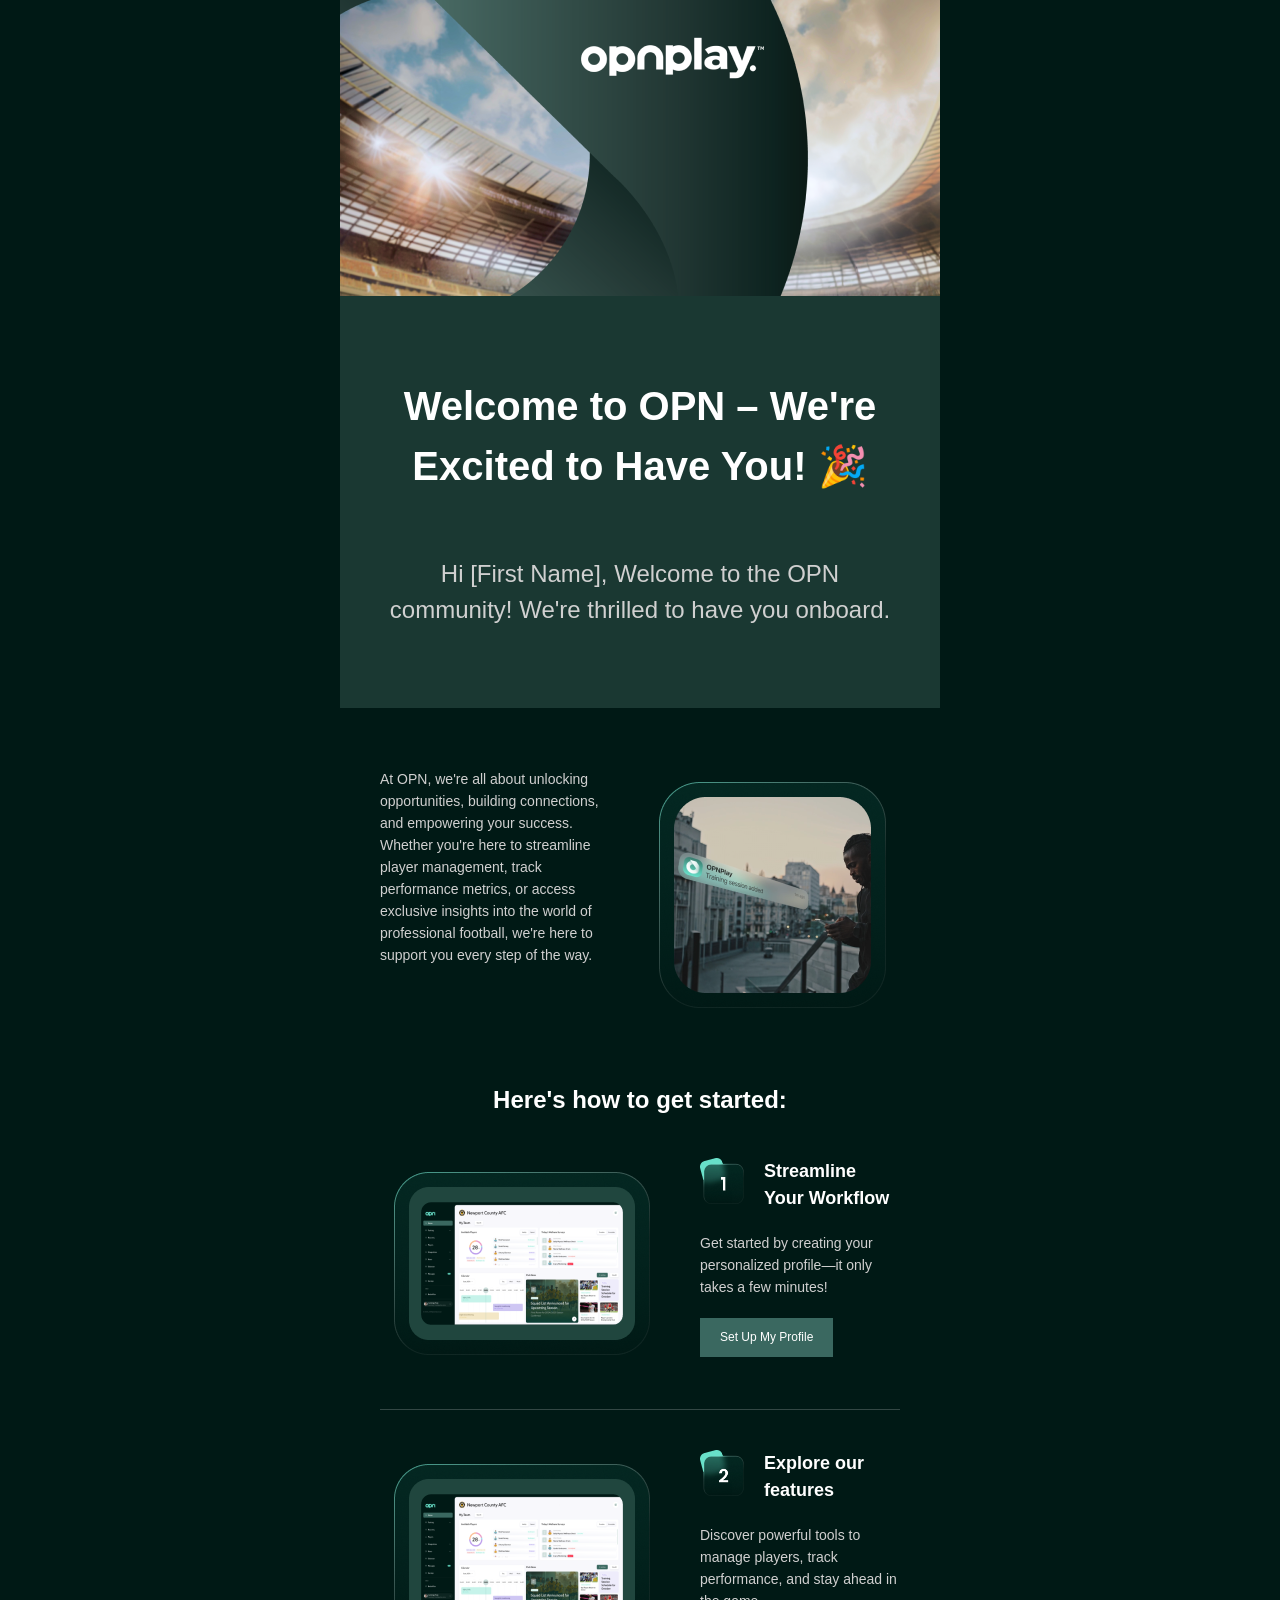
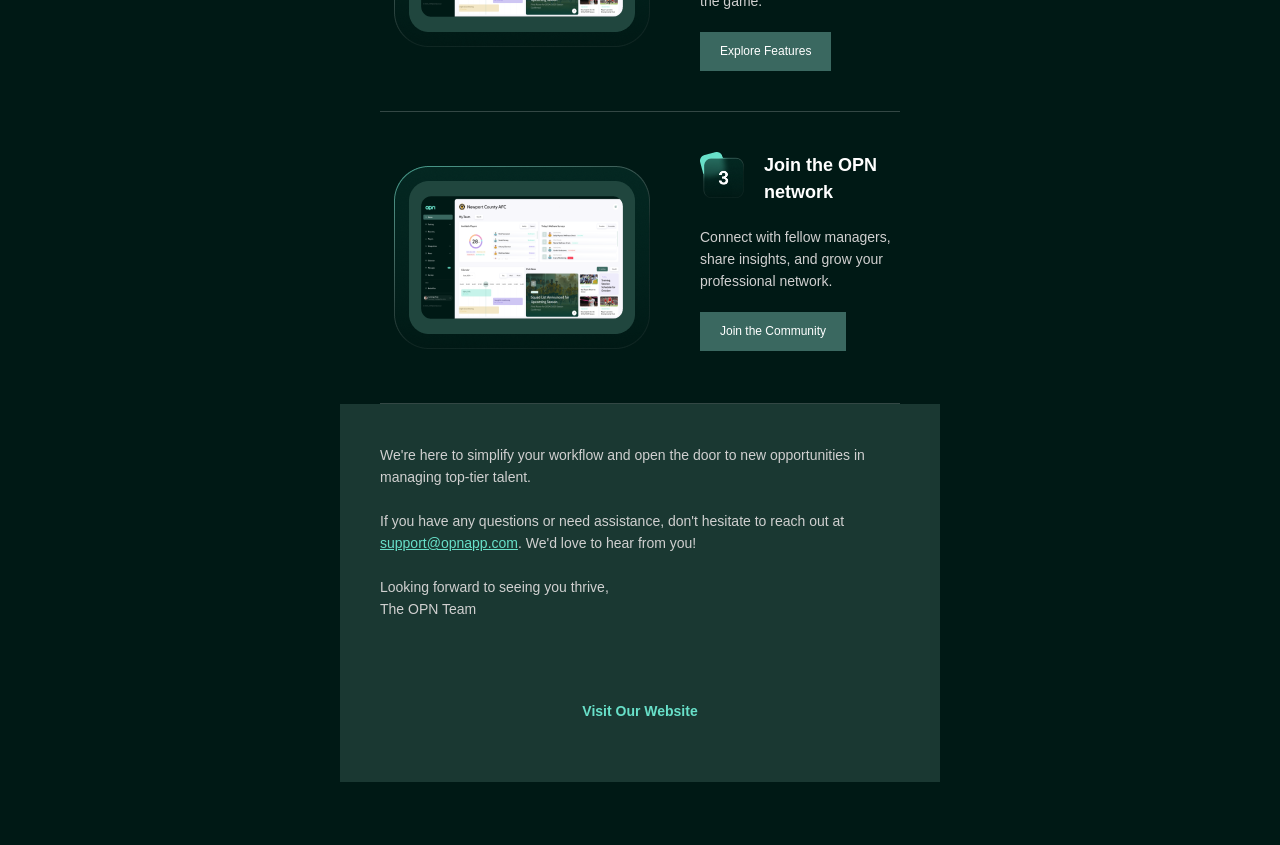
==== email/welcome-email.html @ fe638b59 "Deploy: 2026-01-09 16:04:38" ====
<!DOCTYPE HTML PUBLIC "-//W3C//DTD HTML 4.01 Transitional//EN" "http://www.w3.org/TR/html4/loose.dtd">
<html>
<head>
<meta http-equiv="Content-Type" content="text/html; charset=UTF-8">
<meta name="viewport" content="width=device-width, initial-scale=1.0">
<title>Welcome to OPN</title>
</head>
<body style="margin: 0; padding: 0; background-color: #001915; font-family: Arial, Helvetica, sans-serif;">
<table width="100%" cellpadding="0" cellspacing="0" border="0" bgcolor="#001915">
  <tr>
    <td align="center" style="padding: 0;">
      <table width="600" cellpadding="0" cellspacing="0" border="0" bgcolor="#001915">
        
        <!-- Header Image -->
        <tr>
          <td align="center" style="padding: 0;">
            <img src="images/header.png" alt="OPN Play Logo" width="600" height="296" style="display: block; border: 0;">
          </td>
        </tr>
        
        <!-- Welcome Section -->
        <tr>
          <td align="center" style="padding: 0;">
            <table width="100%" cellpadding="0" cellspacing="0" border="0" bgcolor="#1A3832">
              <tr>
                <td align="center" style="padding: 80px 40px;">
                  <table width="100%" cellpadding="0" cellspacing="0" border="0">
                    <tr>
                      <td align="center" style="padding: 0 0 60px 0;">
                        <table width="100%" cellpadding="0" cellspacing="0" border="0">
                          <tr>
                            <td align="center" style="font-family: Arial, Helvetica, sans-serif; font-size: 40px; font-weight: 600; line-height: 60px; color: #FFFFFF; padding: 0;">
                              Welcome to OPN – We're Excited to Have You! 🎉
                            </td>
                          </tr>
                        </table>
                      </td>
                    </tr>
                    <tr>
                      <td align="center" style="padding: 0;">
                        <table width="100%" cellpadding="0" cellspacing="0" border="0">
                          <tr>
                            <td align="center" style="font-family: Arial, Helvetica, sans-serif; font-size: 24px; font-weight: 400; line-height: 36px; color: #D0D0D0; padding: 0;">
                              Hi [First Name], Welcome to the OPN community! We're thrilled to have you onboard.
                            </td>
                          </tr>
                        </table>
                      </td>
                    </tr>
                  </table>
                </td>
              </tr>
            </table>
          </td>
        </tr>
        
        <!-- Feature Section with Image -->
        <tr>
          <td align="center" style="padding: 0;">
            <table width="100%" cellpadding="0" cellspacing="0" border="0">
              <tr>
                <td align="center" style="padding: 60px 40px;">
                  <table width="100%" cellpadding="0" cellspacing="0" border="0">
                    <tr>
                      <td width="50%" valign="top" style="padding: 0 20px 0 0;">
                        <table width="100%" cellpadding="0" cellspacing="0" border="0">
                          <tr>
                            <td style="font-family: Arial, Helvetica, sans-serif; font-size: 14px; font-weight: 400; line-height: 22px; color: #D0D0D0; padding: 0;">
                              At OPN, we're all about unlocking opportunities, building connections, and empowering your success. Whether you're here to streamline player management, track performance metrics, or access exclusive insights into the world of professional football, we're here to support you every step of the way.
                            </td>
                          </tr>
                        </table>
                      </td>
                      <td width="50%" valign="top" style="padding: 0 0 0 20px;">
                        <table width="100%" cellpadding="0" cellspacing="0" border="0">
                          <tr>
                            <td align="center" style="padding: 14px;">
                              <img src="images/feature-image.png" alt="OPN Features" width="227" height="226" style="display: block; border: 0;">
                            </td>
                          </tr>
                        </table>
                      </td>
                    </tr>
                  </table>
                </td>
              </tr>
            </table>
          </td>
        </tr>
        
        <!-- How to Get Started Title -->
        <tr>
          <td align="center" style="padding: 0 40px 40px 40px;">
            <table width="100%" cellpadding="0" cellspacing="0" border="0">
              <tr>
                <td align="center" style="font-family: Arial, Helvetica, sans-serif; font-size: 24px; font-weight: 600; line-height: 36px; color: #FFFFFF; padding: 0;">
                  Here's how to get started:
                </td>
              </tr>
            </table>
          </td>
        </tr>
        
        <!-- Step 1 -->
        <tr>
          <td align="center" style="padding: 0 40px;">
            <table width="100%" cellpadding="0" cellspacing="0" border="0">
              <tr>
                <td width="256" valign="top" style="padding: 0 36px 0 0;">
                  <table width="100%" cellpadding="0" cellspacing="0" border="0">
                    <tr>
                      <td align="center" style="padding: 14px;">
                        <img src="images/step-image-1.png" alt="Step 1" width="256" height="183" style="display: block; border: 0;">
                      </td>
                    </tr>
                  </table>
                </td>
                <td valign="top" style="padding: 0;">
                  <table width="100%" cellpadding="0" cellspacing="0" border="0">
                    <tr>
                      <td style="padding: 0 0 20px 0;">
                        <table width="100%" cellpadding="0" cellspacing="0" border="0">
                          <tr>
                            <td width="44" valign="top" style="padding: 0 20px 0 0;">
                              <img src="images/badge-1.png" alt="1" width="44" height="46" style="display: block; border: 0;">
                            </td>
                            <td valign="middle" style="padding: 0;">
                              <table width="100%" cellpadding="0" cellspacing="0" border="0">
                                <tr>
                                  <td style="font-family: Arial, Helvetica, sans-serif; font-size: 18px; font-weight: 600; line-height: 27px; color: #FFFFFF; padding: 0;">
                                    Streamline Your Workflow
                                  </td>
                                </tr>
                              </table>
                            </td>
                          </tr>
                        </table>
                      </td>
                    </tr>
                    <tr>
                      <td style="padding: 0 0 20px 0;">
                        <table width="100%" cellpadding="0" cellspacing="0" border="0">
                          <tr>
                            <td style="font-family: Arial, Helvetica, sans-serif; font-size: 14px; font-weight: 400; line-height: 22px; color: #D0D0D0; padding: 0;">
                              Get started by creating your personalized profile—it only takes a few minutes!
                            </td>
                          </tr>
                        </table>
                      </td>
                    </tr>
                    <tr>
                      <td style="padding: 0;">
                        <table cellpadding="0" cellspacing="0" border="0">
                          <tr>
                            <td align="center" bgcolor="#3A6860" style="padding: 12px 20px;">
                              <a href="https://opnapp.com/setup-profile" style="font-family: Arial, Helvetica, sans-serif; font-size: 12px; font-weight: 500; line-height: 15px; color: #FFFFFF; text-decoration: none; display: block;">
                                Set Up My Profile
                              </a>
                            </td>
                          </tr>
                        </table>
                      </td>
                    </tr>
                  </table>
                </td>
              </tr>
            </table>
          </td>
        </tr>
        
        <!-- Divider Line -->
        <tr>
          <td align="center" style="padding: 40px 40px 0 40px;">
            <table width="100%" cellpadding="0" cellspacing="0" border="0">
              <tr>
                <td height="1" bgcolor="#FFFFFF" style="opacity: 0.2; line-height: 1px; font-size: 1px;">&nbsp;</td>
              </tr>
            </table>
          </td>
        </tr>
        
        <!-- Step 2 -->
        <tr>
          <td align="center" style="padding: 40px 40px 0 40px;">
            <table width="100%" cellpadding="0" cellspacing="0" border="0">
              <tr>
                <td width="256" valign="top" style="padding: 0 36px 0 0;">
                  <table width="100%" cellpadding="0" cellspacing="0" border="0">
                    <tr>
                      <td align="center" style="padding: 14px;">
                        <img src="images/step-image-1.png" alt="Step 2" width="256" height="183" style="display: block; border: 0;">
                      </td>
                    </tr>
                  </table>
                </td>
                <td valign="top" style="padding: 0;">
                  <table width="100%" cellpadding="0" cellspacing="0" border="0">
                    <tr>
                      <td style="padding: 0 0 20px 0;">
                        <table width="100%" cellpadding="0" cellspacing="0" border="0">
                          <tr>
                            <td width="44" valign="top" style="padding: 0 20px 0 0;">
                              <img src="images/badge-2.png" alt="2" width="44" height="46" style="display: block; border: 0;">
                            </td>
                            <td valign="middle" style="padding: 0;">
                              <table width="100%" cellpadding="0" cellspacing="0" border="0">
                                <tr>
                                  <td style="font-family: Arial, Helvetica, sans-serif; font-size: 18px; font-weight: 600; line-height: 27px; color: #FFFFFF; padding: 0;">
                                    Explore our features
                                  </td>
                                </tr>
                              </table>
                            </td>
                          </tr>
                        </table>
                      </td>
                    </tr>
                    <tr>
                      <td style="padding: 0 0 20px 0;">
                        <table width="100%" cellpadding="0" cellspacing="0" border="0">
                          <tr>
                            <td style="font-family: Arial, Helvetica, sans-serif; font-size: 14px; font-weight: 400; line-height: 22px; color: #D0D0D0; padding: 0;">
                              Discover powerful tools to manage players, track performance, and stay ahead in the game.
                            </td>
                          </tr>
                        </table>
                      </td>
                    </tr>
                    <tr>
                      <td style="padding: 0;">
                        <table cellpadding="0" cellspacing="0" border="0">
                          <tr>
                            <td align="center" bgcolor="#3A6860" style="padding: 12px 20px;">
                              <a href="https://opnapp.com/features" style="font-family: Arial, Helvetica, sans-serif; font-size: 12px; font-weight: 500; line-height: 15px; color: #FFFFFF; text-decoration: none; display: block;">
                                Explore Features
                              </a>
                            </td>
                          </tr>
                        </table>
                      </td>
                    </tr>
                  </table>
                </td>
              </tr>
            </table>
          </td>
        </tr>
        
        <!-- Divider Line -->
        <tr>
          <td align="center" style="padding: 40px 40px 0 40px;">
            <table width="100%" cellpadding="0" cellspacing="0" border="0">
              <tr>
                <td height="1" bgcolor="#FFFFFF" style="opacity: 0.2; line-height: 1px; font-size: 1px;">&nbsp;</td>
              </tr>
            </table>
          </td>
        </tr>
        
        <!-- Step 3 -->
        <tr>
          <td align="center" style="padding: 40px 40px 0 40px;">
            <table width="100%" cellpadding="0" cellspacing="0" border="0">
              <tr>
                <td width="256" valign="top" style="padding: 0 36px 0 0;">
                  <table width="100%" cellpadding="0" cellspacing="0" border="0">
                    <tr>
                      <td align="center" style="padding: 14px;">
                        <img src="images/step-image-1.png" alt="Step 3" width="256" height="183" style="display: block; border: 0;">
                      </td>
                    </tr>
                  </table>
                </td>
                <td valign="top" style="padding: 0;">
                  <table width="100%" cellpadding="0" cellspacing="0" border="0">
                    <tr>
                      <td style="padding: 0 0 20px 0;">
                        <table width="100%" cellpadding="0" cellspacing="0" border="0">
                          <tr>
                            <td width="44" valign="top" style="padding: 0 20px 0 0;">
                              <img src="images/badge-3.png" alt="3" width="44" height="46" style="display: block; border: 0;">
                            </td>
                            <td valign="middle" style="padding: 0;">
                              <table width="100%" cellpadding="0" cellspacing="0" border="0">
                                <tr>
                                  <td style="font-family: Arial, Helvetica, sans-serif; font-size: 18px; font-weight: 600; line-height: 27px; color: #FFFFFF; padding: 0;">
                                    Join the OPN network
                                  </td>
                                </tr>
                              </table>
                            </td>
                          </tr>
                        </table>
                      </td>
                    </tr>
                    <tr>
                      <td style="padding: 0 0 20px 0;">
                        <table width="100%" cellpadding="0" cellspacing="0" border="0">
                          <tr>
                            <td style="font-family: Arial, Helvetica, sans-serif; font-size: 14px; font-weight: 400; line-height: 22px; color: #D0D0D0; padding: 0;">
                              Connect with fellow managers, share insights, and grow your professional network.
                            </td>
                          </tr>
                        </table>
                      </td>
                    </tr>
                    <tr>
                      <td style="padding: 0;">
                        <table cellpadding="0" cellspacing="0" border="0">
                          <tr>
                            <td align="center" bgcolor="#3A6860" style="padding: 12px 20px;">
                              <a href="https://opnapp.com/community" style="font-family: Arial, Helvetica, sans-serif; font-size: 12px; font-weight: 500; line-height: 15px; color: #FFFFFF; text-decoration: none; display: block;">
                                Join the Community
                              </a>
                            </td>
                          </tr>
                        </table>
                      </td>
                    </tr>
                  </table>
                </td>
              </tr>
            </table>
          </td>
        </tr>
        
        <!-- Divider Line -->
        <tr>
          <td align="center" style="padding: 40px 40px 0 40px;">
            <table width="100%" cellpadding="0" cellspacing="0" border="0">
              <tr>
                <td height="1" bgcolor="#FFFFFF" style="opacity: 0.2; line-height: 1px; font-size: 1px;">&nbsp;</td>
              </tr>
            </table>
          </td>
        </tr>
        
        <!-- Footer Section -->
        <tr>
          <td align="center" style="padding: 0;">
            <table width="100%" cellpadding="0" cellspacing="0" border="0" bgcolor="#1A3832">
              <tr>
                <td align="center" style="padding: 40px;">
                  <table width="100%" cellpadding="0" cellspacing="0" border="0">
                    <tr>
                      <td style="padding: 0 0 40px 0;">
                        <table width="100%" cellpadding="0" cellspacing="0" border="0">
                          <tr>
                            <td style="font-family: Arial, Helvetica, sans-serif; font-size: 14px; font-weight: 400; line-height: 22px; color: #D0D0D0; padding: 0;">
                              We're here to simplify your workflow and open the door to new opportunities in managing top-tier talent.<br><br>If you have any questions or need assistance, don't hesitate to reach out at <a href="mailto:support@opnapp.com" style="color: #68E0C9; text-decoration: underline;">support@opnapp.com</a>. We'd love to hear from you!<br><br>Looking forward to seeing you thrive,<br>The OPN Team
                            </td>
                          </tr>
                        </table>
                      </td>
                    </tr>
                    <tr>
                      <td align="center" style="padding: 40px 0 0 0;">
                        <table cellpadding="0" cellspacing="0" border="0">
                          <tr>
                            <td align="center" style="padding: 0 0 20px 0;">
                              <a href="https://opnapp.com" style="font-family: Arial, Helvetica, sans-serif; font-size: 14px; font-weight: 700; line-height: 22px; color: #68E0C9; text-decoration: none;">
                                Visit Our Website
                              </a>
                            </td>
                          </tr>
                        </table>
                      </td>
                    </tr>
                  </table>
                </td>
              </tr>
            </table>
          </td>
        </tr>
        
        <!-- Spacer -->
        <tr>
          <td height="60" style="line-height: 60px; font-size: 60px;">&nbsp;</td>
        </tr>
        
      </table>
    </td>
  </tr>
</table>
</body>
</html>
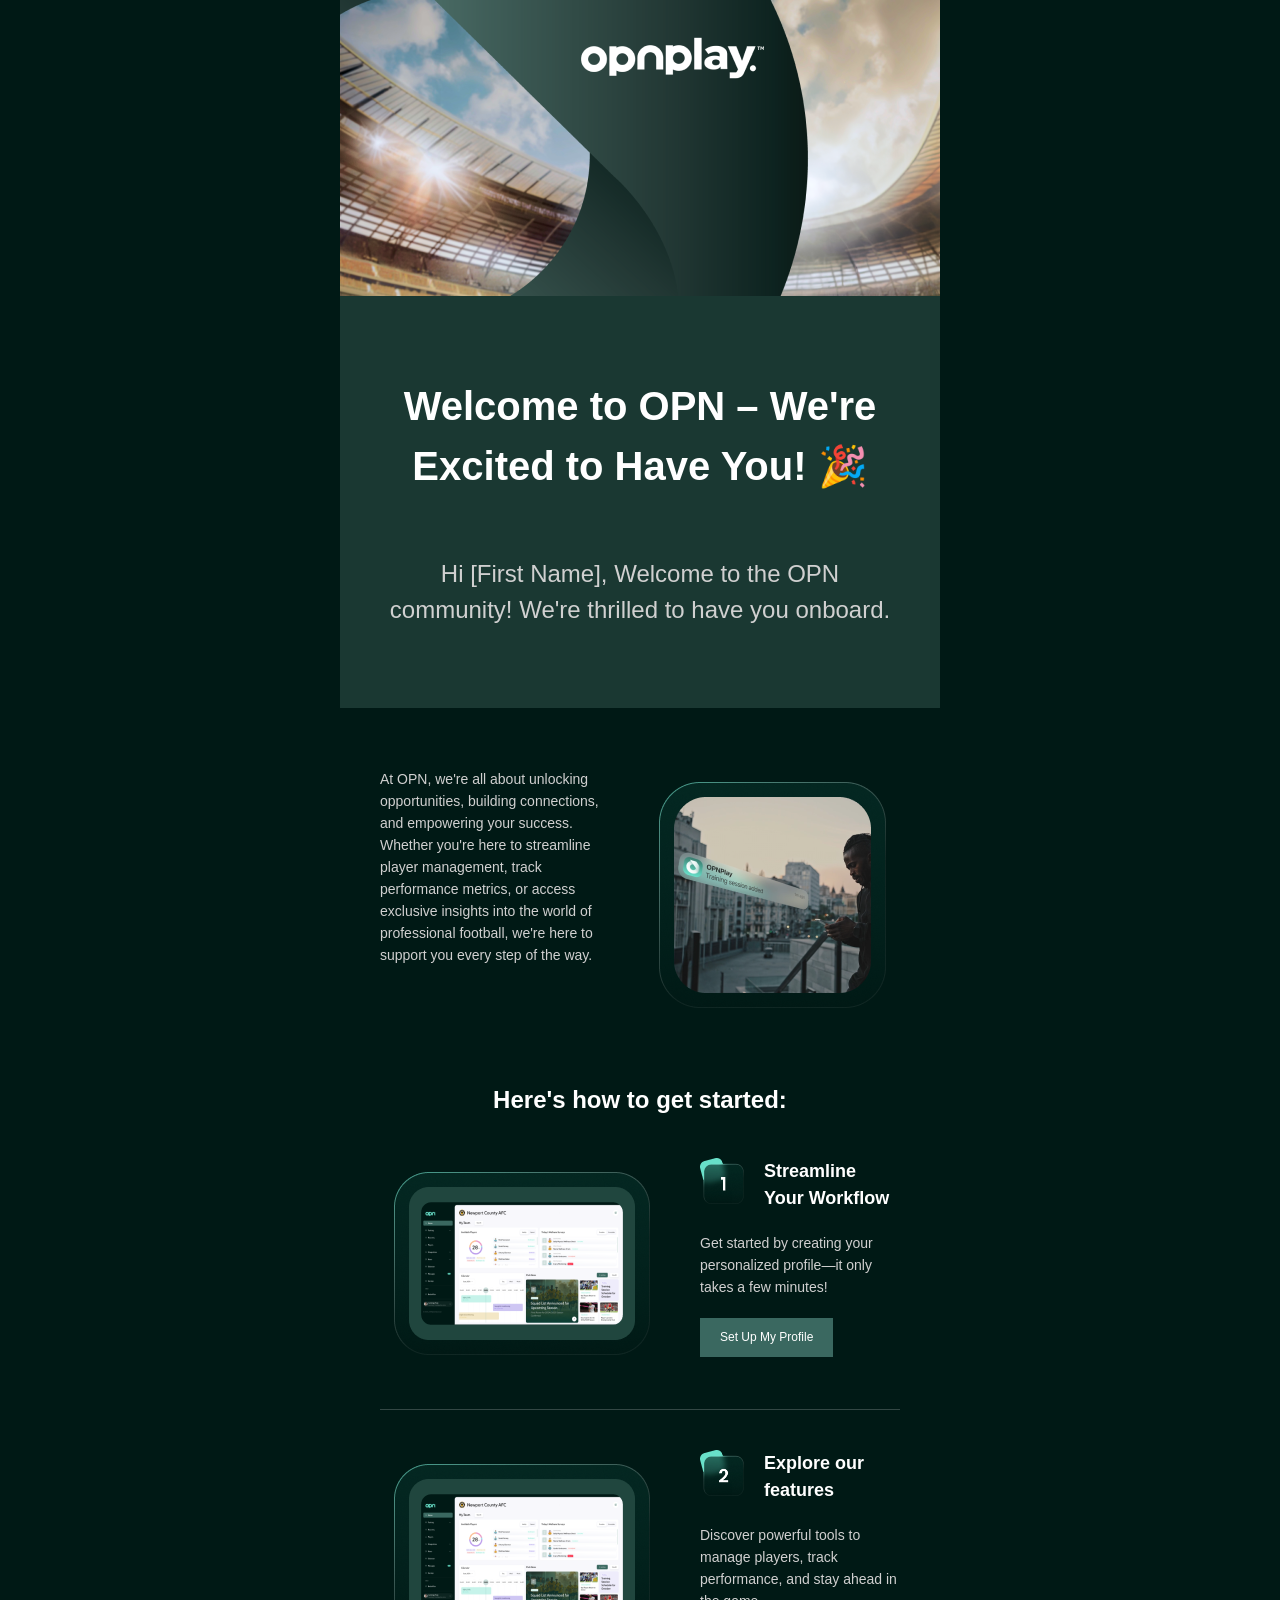
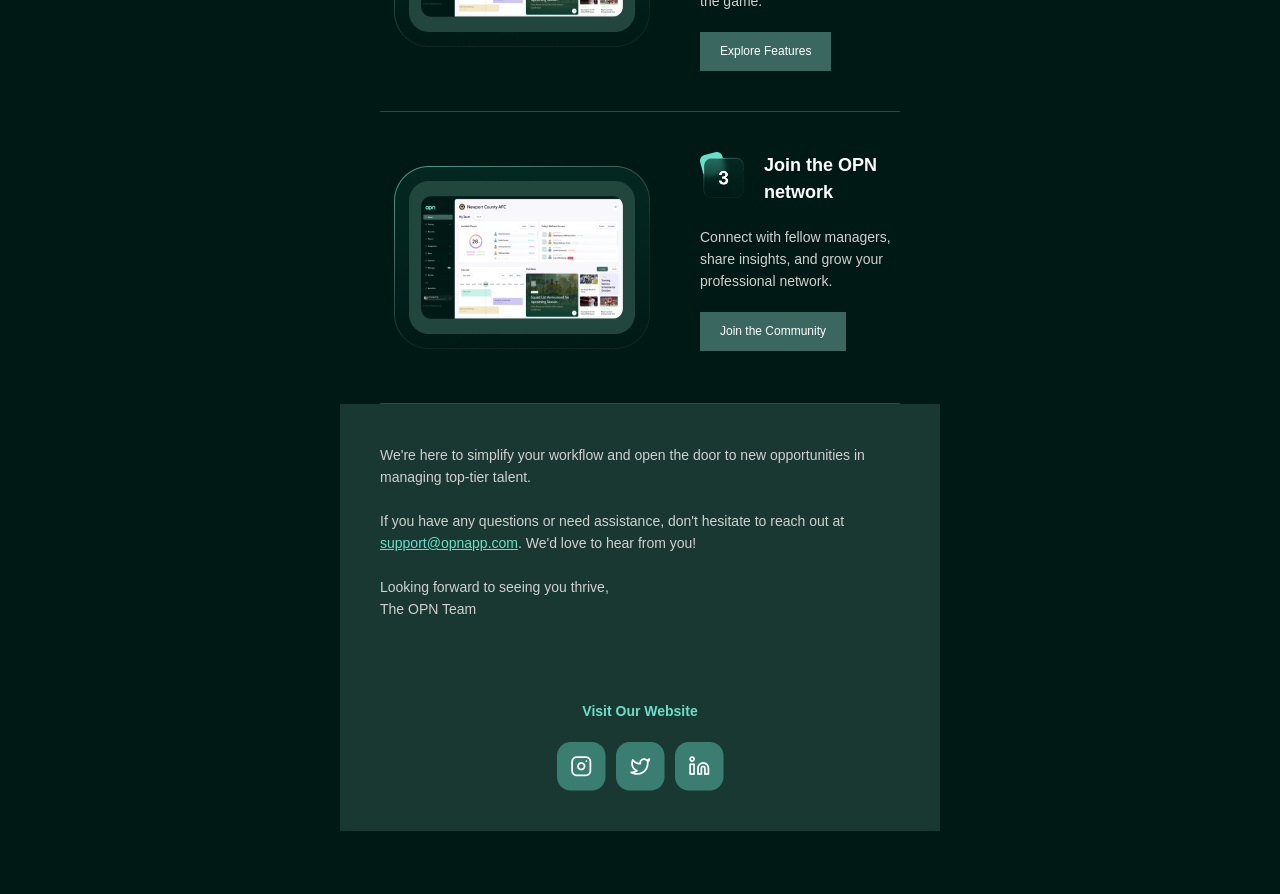
==== commit a8e05fbd: "Deploy: 2026-01-19 16:22:44" ====
--- a/email/welcome-email.html
+++ b/email/welcome-email.html
@@ -363,6 +363,29 @@
                               </a>
                             </td>
                           </tr>
+                            <tr>
+                              <td align="center" style="padding: 0;">
+                                <table cellpadding="0" cellspacing="0" border="0">
+                                  <tr>
+                                    <td align="center" style="padding: 0 10px 0 0;">
+                                      <a href="https://www.linkedin.com/company/opnapp" style="text-decoration: none;">
+                                        <img src="images/social-linkedin.png" alt="LinkedIn" width="49" height="49" style="display: block; border: 0;">
+                                      </a>
+                                    </td>
+                                    <td align="center" style="padding: 0 10px 0 0;">
+                                      <a href="https://twitter.com/opnapp" style="text-decoration: none;">
+                                        <img src="images/social-twitter.png" alt="Twitter" width="49" height="49" style="display: block; border: 0;">
+                                      </a>
+                                    </td>
+                                    <td align="center" style="padding: 0;">
+                                      <a href="https://www.instagram.com/opnapp" style="text-decoration: none;">
+                                        <img src="images/social-instagram.png" alt="Instagram" width="49" height="49" style="display: block; border: 0;">
+                                      </a>
+                                    </td>
+                                  </tr>
+                                </table>
+                              </td>
+                            </tr>
                         </table>
                       </td>
                     </tr>
